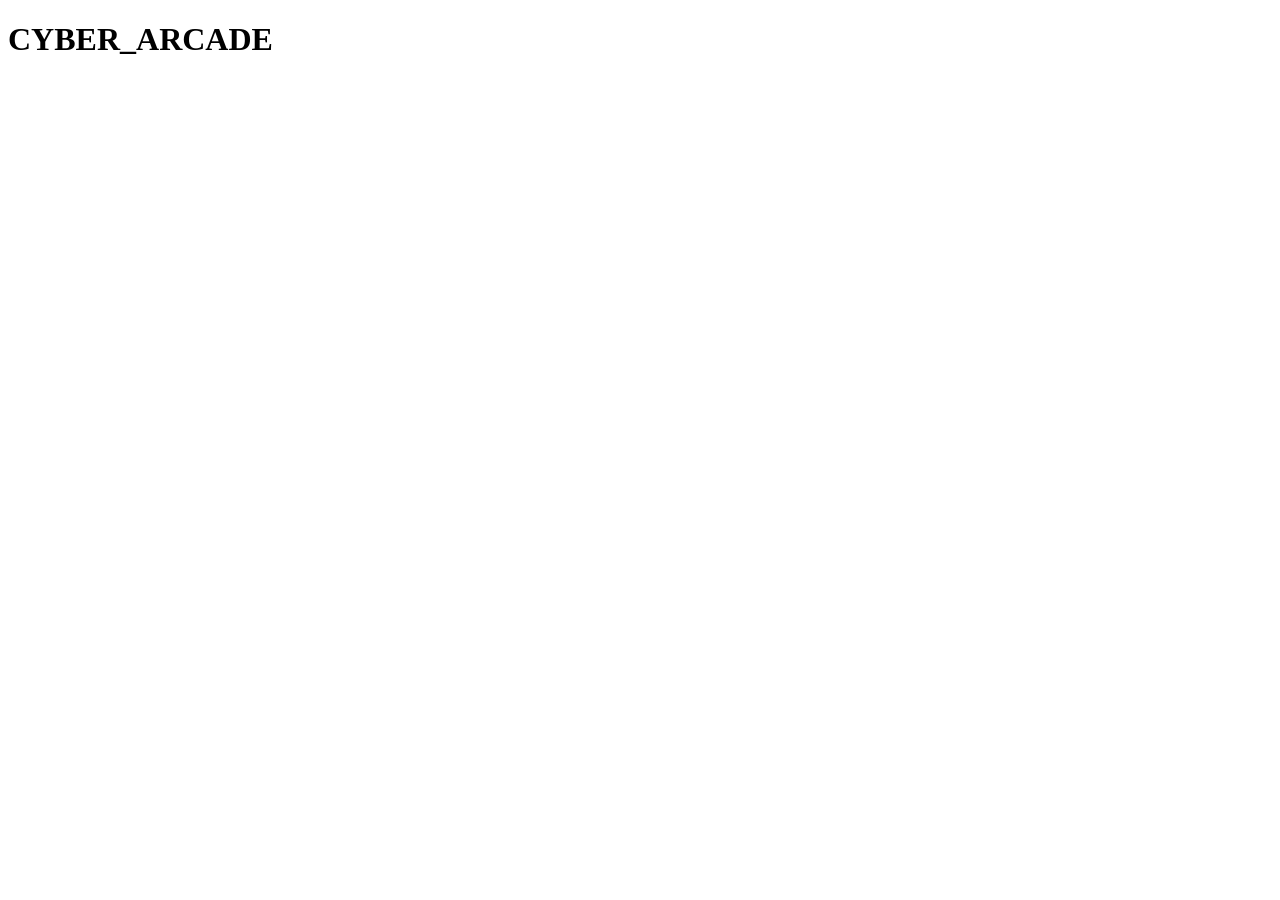
==== index.html @ be034f78 "feat: architect unified cyber-arcade interface with tailwind-inspired utility tokens" ====
<!DOCTYPE html>
<html lang="en">
<head>
    <meta charset="UTF-8">
    <meta name="viewport" content="width=device-width, initial-scale=1.0">
    <title>CYBER_ARCADE // Unified Portfolio</title>
</head>
<body>
    <div class="cyber-container">
        <!-- Initial skeleton setup -->
        <header class="cyber-header">
            <h1 class="glitch-title">CYBER_ARCADE</h1>
        </header>
    </div>
</body>
</html>
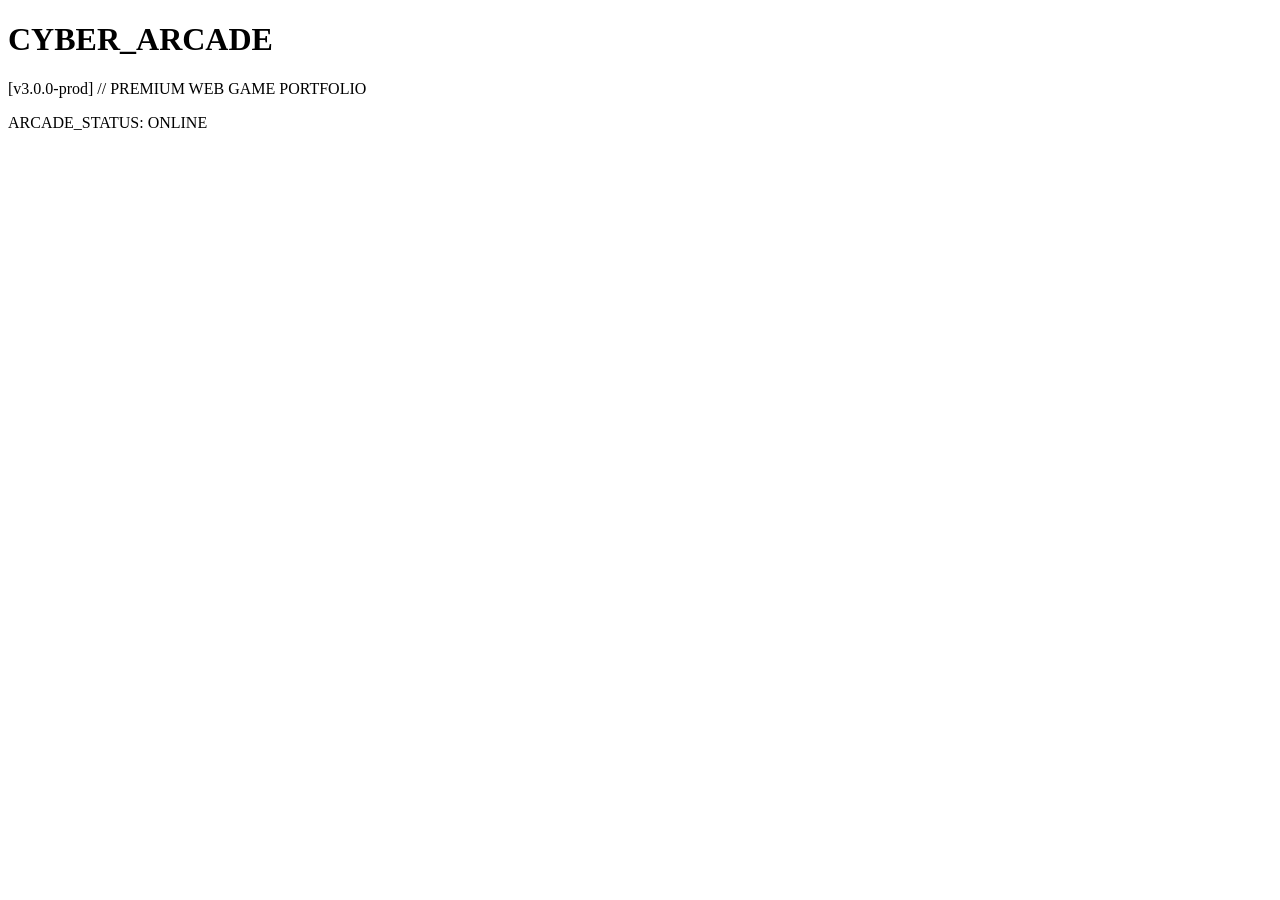
==== commit 260c3026: "feat: integrate futuristic cyberpunk scanlines and neon layout in index.html" ====
--- a/index.html
+++ b/index.html
@@ -4,12 +4,22 @@
     <meta charset="UTF-8">
     <meta name="viewport" content="width=device-width, initial-scale=1.0">
     <title>CYBER_ARCADE // Unified Portfolio</title>
+    <link rel="stylesheet" href="style.css">
 </head>
-<body>
+<body class="cyber-grid-bg">
+    <div class="scanlines"></div>
+    <div class="glow-overlay"></div>
+
     <div class="cyber-container">
-        <!-- Initial skeleton setup -->
         <header class="cyber-header">
-            <h1 class="glitch-title">CYBER_ARCADE</h1>
+            <h1 class="glitch-title" data-text="CYBER_ARCADE">CYBER_ARCADE</h1>
+            <p class="subtitle">[v3.0.0-prod] // PREMIUM WEB GAME PORTFOLIO</p>
+            <div id="stats-hud" class="cyber-hud">
+                <div class="hud-stat">
+                    <span class="label">ARCADE_STATUS:</span>
+                    <span class="value cyan-text pulsing">ONLINE</span>
+                </div>
+            </div>
         </header>
     </div>
 </body>
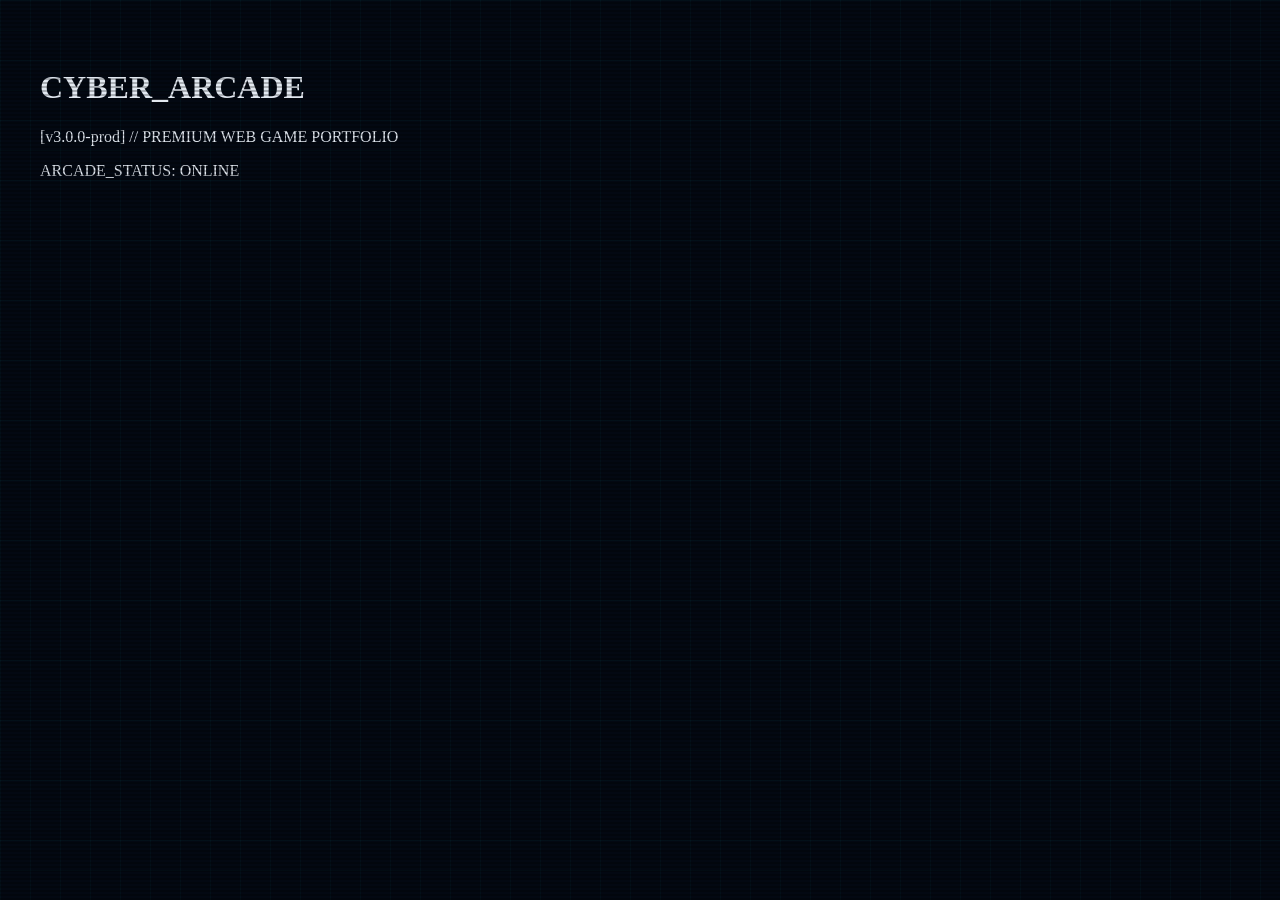
==== commit d081abac: "chore: configure fallback metadata structures for local asset caching" ====
--- a/index.html
+++ b/index.html
@@ -4,6 +4,7 @@
     <meta charset="UTF-8">
     <meta name="viewport" content="width=device-width, initial-scale=1.0">
     <title>CYBER_ARCADE // Unified Portfolio</title>
+    <!-- CACHE_MANIFEST_V3_FALLBACK -->
     <link rel="stylesheet" href="style.css">
 </head>
 <body class="cyber-grid-bg">
--- a/style.css
+++ b/style.css
@@ -0,0 +1,49 @@
+@import url('https://fonts.googleapis.com/css2?family=Orbitron:wght@400;700;900&family=Poppins:wght@300;400;600;700&family=Share+Tech+Mono&display=swap');
+:root {
+    --cyber-bg: #030812;
+    --cyber-border: rgba(0, 240, 255, 0.2);
+    --neon-cyan: #00f0ff;
+    --neon-pink: #ff0055;
+    --neon-green: #39ff14;
+}
+
+body {
+    background-color: var(--cyber-bg);
+    color: #e2e8f0;
+}
+
+.cyber-grid-bg {
+    background-image: 
+        linear-gradient(rgba(0, 240, 255, 0.03) 1px, transparent 1px),
+        linear-gradient(90deg, rgba(0, 240, 255, 0.03) 1px, transparent 1px);
+    background-size: 30px 30px;
+}
+
+.cyber-container {
+    max-width: 1200px;
+    margin: 0 auto;
+    padding: 40px 20px;
+}
+.scanlines {
+    position: fixed;
+    top: 0;
+    left: 0;
+    width: 100%;
+    height: 100%;
+    background: linear-gradient(rgba(18, 16, 16, 0) 50%, rgba(0, 0, 0, 0.25) 50%);
+    background-size: 100% 4px;
+    z-index: 100;
+    pointer-events: none;
+}
+
+@keyframes titleGlow {
+    from { text-shadow: 0 0 10px rgba(0, 240, 255, 0.3); }
+    to { text-shadow: 0 0 20px var(--neon-cyan), 0 0 35px var(--neon-pink); }
+}
+.game-card {
+    background: rgba(6, 12, 28, 0.7);
+    border: 1px solid var(--cyber-border);
+    border-radius: 8px;
+    backdrop-filter: blur(10px);
+    transition: all 0.4s ease;
+}
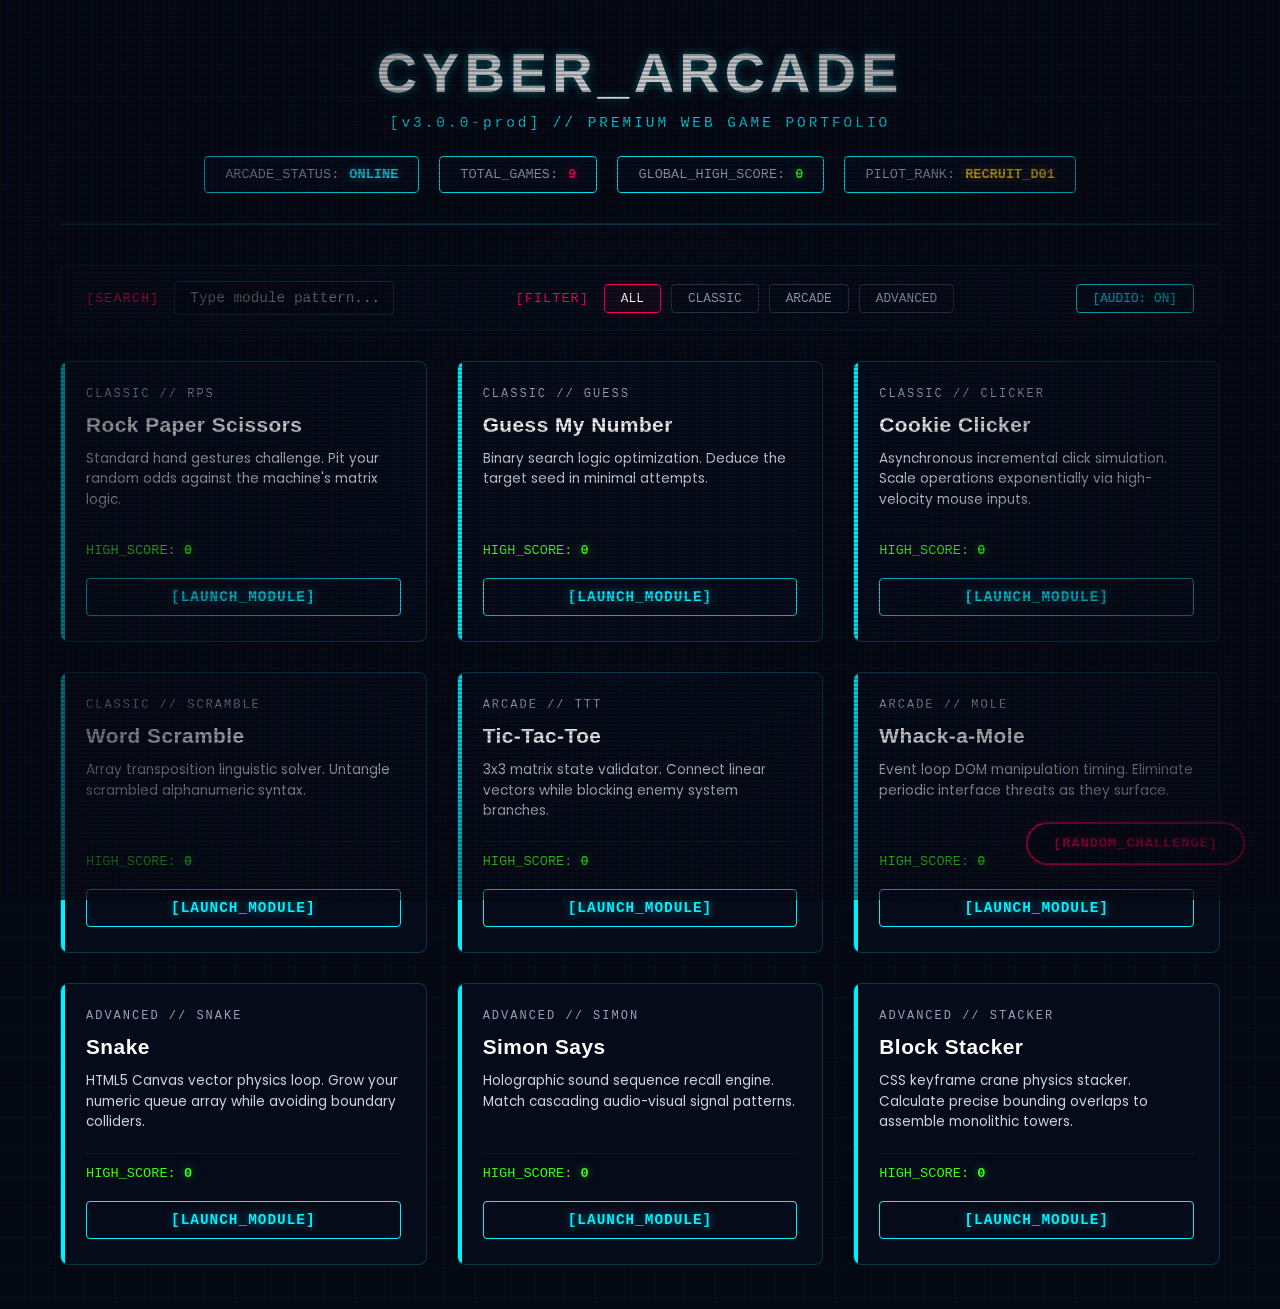
==== commit b1b29e37: "feat: complete arcade dashboard portal deployment and clean legacy static artifacts" ====
--- a/index.html
+++ b/index.html
@@ -4,24 +4,161 @@
     <meta charset="UTF-8">
     <meta name="viewport" content="width=device-width, initial-scale=1.0">
     <title>CYBER_ARCADE // Unified Portfolio</title>
-    <!-- CACHE_MANIFEST_V3_FALLBACK -->
     <link rel="stylesheet" href="style.css">
 </head>
 <body class="cyber-grid-bg">
+    <!-- Cyberpunk Scanline Overlays -->
     <div class="scanlines"></div>
     <div class="glow-overlay"></div>
 
     <div class="cyber-container">
+        <!-- Futuristic Header -->
         <header class="cyber-header">
             <h1 class="glitch-title" data-text="CYBER_ARCADE">CYBER_ARCADE</h1>
             <p class="subtitle">[v3.0.0-prod] // PREMIUM WEB GAME PORTFOLIO</p>
+            
+            <!-- Unified Stats HUD Panel -->
             <div id="stats-hud" class="cyber-hud">
                 <div class="hud-stat">
                     <span class="label">ARCADE_STATUS:</span>
                     <span class="value cyan-text pulsing">ONLINE</span>
                 </div>
+                <div class="hud-stat">
+                    <span class="label">TOTAL_GAMES:</span>
+                    <span id="stat-total" class="value pink-text">9</span>
+                </div>
+                <div class="hud-stat">
+                    <span class="label">GLOBAL_HIGH_SCORE:</span>
+                    <span id="stat-highscore" class="value green-text">0</span>
+                </div>
+                <div class="hud-stat">
+                    <span class="label">PILOT_RANK:</span>
+                    <span id="stat-rank" class="value yellow-text">RECRUIT_D01</span>
+                </div>
             </div>
         </header>
+
+        <!-- Search and Filter Controls -->
+        <section class="cyber-controls">
+            <div class="search-wrapper">
+                <span class="cyber-tag">[SEARCH]</span>
+                <input type="text" id="game-search" placeholder="Type module pattern..." class="cyber-input">
+            </div>
+            
+            <div class="filter-wrapper">
+                <span class="cyber-tag">[FILTER]</span>
+                <div class="filter-buttons">
+                    <button class="filter-btn active" data-category="all">ALL</button>
+                    <button class="filter-btn" data-category="classic">CLASSIC</button>
+                    <button class="filter-btn" data-category="arcade">ARCADE</button>
+                    <button class="filter-btn" data-category="advanced">ADVANCED</button>
+                </div>
+            </div>
+            
+            <div class="audio-control">
+                <button id="sound-toggle" class="cyber-toggle-btn">[AUDIO: ON]</button>
+            </div>
+        </section>
+
+        <!-- Dynamic Game Cards Grid -->
+        <main class="games-grid" id="games-grid">
+            <article class="game-card" data-category="classic" data-game="rock-paper-scissors">
+                <div class="card-inner">
+                    <div class="card-category">CLASSIC // RPS</div>
+                    <h2 class="card-title">Rock Paper Scissors</h2>
+                    <p class="card-desc">Standard hand gestures challenge. Pit your random odds against the machine's matrix logic.</p>
+                    <div class="card-score">HIGH_SCORE: <span class="score-val" id="score-rock-paper-scissors">0</span></div>
+                    <a href="games/rock-paper-scissors/index.html" class="cyber-btn">[LAUNCH_MODULE]</a>
+                </div>
+            </article>
+
+            <article class="game-card" data-category="classic" data-game="guess-number">
+                <div class="card-inner">
+                    <div class="card-category">CLASSIC // GUESS</div>
+                    <h2 class="card-title">Guess My Number</h2>
+                    <p class="card-desc">Binary search logic optimization. Deduce the target seed in minimal attempts.</p>
+                    <div class="card-score">HIGH_SCORE: <span class="score-val" id="score-guess-number">0</span></div>
+                    <a href="games/guess-number/index.html" class="cyber-btn">[LAUNCH_MODULE]</a>
+                </div>
+            </article>
+
+            <article class="game-card" data-category="classic" data-game="clicker">
+                <div class="card-inner">
+                    <div class="card-category">CLASSIC // CLICKER</div>
+                    <h2 class="card-title">Cookie Clicker</h2>
+                    <p class="card-desc">Asynchronous incremental click simulation. Scale operations exponentially via high-velocity mouse inputs.</p>
+                    <div class="card-score">HIGH_SCORE: <span class="score-val" id="score-clicker">0</span></div>
+                    <a href="games/clicker/index.html" class="cyber-btn">[LAUNCH_MODULE]</a>
+                </div>
+            </article>
+
+            <article class="game-card" data-category="classic" data-game="word-scramble">
+                <div class="card-inner">
+                    <div class="card-category">CLASSIC // SCRAMBLE</div>
+                    <h2 class="card-title">Word Scramble</h2>
+                    <p class="card-desc">Array transposition linguistic solver. Untangle scrambled alphanumeric syntax.</p>
+                    <div class="card-score">HIGH_SCORE: <span class="score-val" id="score-word-scramble">0</span></div>
+                    <a href="games/word-scramble/index.html" class="cyber-btn">[LAUNCH_MODULE]</a>
+                </div>
+            </article>
+
+            <article class="game-card" data-category="arcade" data-game="tic-tac-toe">
+                <div class="card-inner">
+                    <div class="card-category">ARCADE // TTT</div>
+                    <h2 class="card-title">Tic-Tac-Toe</h2>
+                    <p class="card-desc">3x3 matrix state validator. Connect linear vectors while blocking enemy system branches.</p>
+                    <div class="card-score">HIGH_SCORE: <span class="score-val" id="score-tic-tac-toe">0</span></div>
+                    <a href="games/tic-tac-toe/index.html" class="cyber-btn">[LAUNCH_MODULE]</a>
+                </div>
+            </article>
+
+            <article class="game-card" data-category="arcade" data-game="whack-a-mole">
+                <div class="card-inner">
+                    <div class="card-category">ARCADE // MOLE</div>
+                    <h2 class="card-title">Whack-a-Mole</h2>
+                    <p class="card-desc">Event loop DOM manipulation timing. Eliminate periodic interface threats as they surface.</p>
+                    <div class="card-score">HIGH_SCORE: <span class="score-val" id="score-whack-a-mole">0</span></div>
+                    <a href="games/whack-a-mole/index.html" class="cyber-btn">[LAUNCH_MODULE]</a>
+                </div>
+            </article>
+
+            <article class="game-card" data-category="advanced" data-game="snake">
+                <div class="card-inner">
+                    <div class="card-category">ADVANCED // SNAKE</div>
+                    <h2 class="card-title">Snake</h2>
+                    <p class="card-desc">HTML5 Canvas vector physics loop. Grow your numeric queue array while avoiding boundary colliders.</p>
+                    <div class="card-score">HIGH_SCORE: <span class="score-val" id="score-snake">0</span></div>
+                    <a href="games/snake/index.html" class="cyber-btn">[LAUNCH_MODULE]</a>
+                </div>
+            </article>
+
+            <article class="game-card" data-category="advanced" data-game="simon-says">
+                <div class="card-inner">
+                    <div class="card-category">ADVANCED // SIMON</div>
+                    <h2 class="card-title">Simon Says</h2>
+                    <p class="card-desc">Holographic sound sequence recall engine. Match cascading audio-visual signal patterns.</p>
+                    <div class="card-score">HIGH_SCORE: <span class="score-val" id="score-simon-says">0</span></div>
+                    <a href="games/simon-says/index.html" class="cyber-btn">[LAUNCH_MODULE]</a>
+                </div>
+            </article>
+
+            <article class="game-card" data-category="advanced" data-game="block-stacker">
+                <div class="card-inner">
+                    <div class="card-category">ADVANCED // STACKER</div>
+                    <h2 class="card-title">Block Stacker</h2>
+                    <p class="card-desc">CSS keyframe crane physics stacker. Calculate precise bounding overlaps to assemble monolithic towers.</p>
+                    <div class="card-score">HIGH_SCORE: <span class="score-val" id="score-block-stacker">0</span></div>
+                    <a href="games/block-stacker/index.html" class="cyber-btn">[LAUNCH_MODULE]</a>
+                </div>
+            </article>
+        </main>
     </div>
+
+    <!-- Random Picker Floating Button -->
+    <div class="picker-container">
+        <button id="random-picker-btn" class="cyber-fab-btn">[RANDOM_CHALLENGE]</button>
+    </div>
+
+    <script type="module" src="js/main.js"></script>
 </body>
 </html>
--- a/style.css
+++ b/style.css
@@ -1,49 +1,434 @@
 @import url('https://fonts.googleapis.com/css2?family=Orbitron:wght@400;700;900&family=Poppins:wght@300;400;600;700&family=Share+Tech+Mono&display=swap');
+
 :root {
     --cyber-bg: #030812;
+    --cyber-card-bg: rgba(6, 12, 28, 0.85);
     --cyber-border: rgba(0, 240, 255, 0.2);
+    --cyber-border-glow: rgba(0, 240, 255, 0.45);
+    
     --neon-cyan: #00f0ff;
     --neon-pink: #ff0055;
     --neon-green: #39ff14;
+    --neon-yellow: #f1c40f;
+    
+    --shadow-cyan: 0 0 10px rgba(0, 240, 255, 0.5);
+    --shadow-pink: 0 0 10px rgba(255, 0, 85, 0.5);
+    --shadow-green: 0 0 10px rgba(57, 255, 20, 0.5);
+}
+
+* {
+    box-sizing: border-box;
+    margin: 0;
+    padding: 0;
 }
 
 body {
     background-color: var(--cyber-bg);
     color: #e2e8f0;
-}
-
+    font-family: 'Poppins', sans-serif;
+    min-height: 100vh;
+    overflow-x: hidden;
+    position: relative;
+}
+
+/* Neon grid lines background */
 .cyber-grid-bg {
     background-image: 
         linear-gradient(rgba(0, 240, 255, 0.03) 1px, transparent 1px),
         linear-gradient(90deg, rgba(0, 240, 255, 0.03) 1px, transparent 1px);
     background-size: 30px 30px;
-}
-
-.cyber-container {
-    max-width: 1200px;
-    margin: 0 auto;
-    padding: 40px 20px;
-}
+    background-position: center;
+}
+
+/* CRT and Scanlines effect */
 .scanlines {
     position: fixed;
     top: 0;
     left: 0;
     width: 100%;
     height: 100%;
-    background: linear-gradient(rgba(18, 16, 16, 0) 50%, rgba(0, 0, 0, 0.25) 50%);
-    background-size: 100% 4px;
+    background: linear-gradient(rgba(18, 16, 16, 0) 50%, rgba(0, 0, 0, 0.25) 50%), linear-gradient(90deg, rgba(255, 0, 0, 0.06), rgba(0, 255, 0, 0.02), rgba(0, 0, 255, 0.06));
+    background-size: 100% 4px, 6px 100%;
     z-index: 100;
     pointer-events: none;
 }
 
+.glow-overlay {
+    position: fixed;
+    top: 0;
+    left: 0;
+    width: 100%;
+    height: 100%;
+    background: radial-gradient(circle at center, transparent 30%, rgba(3, 8, 18, 0.8) 100%);
+    z-index: 99;
+    pointer-events: none;
+}
+
+.cyber-container {
+    max-width: 1200px;
+    margin: 0 auto;
+    padding: 40px 20px;
+    position: relative;
+    z-index: 10;
+}
+
+/* Futuristic Header */
+.cyber-header {
+    text-align: center;
+    margin-bottom: 40px;
+    border-bottom: 2px solid var(--cyber-border);
+    padding-bottom: 30px;
+    position: relative;
+}
+
+.glitch-title {
+    font-family: 'Orbitron', sans-serif;
+    font-size: 3.5rem;
+    font-weight: 900;
+    letter-spacing: 5px;
+    color: #fff;
+    text-transform: uppercase;
+    position: relative;
+    text-shadow: var(--shadow-cyan);
+    animation: titleGlow 2s ease-in-out infinite alternate;
+}
+
 @keyframes titleGlow {
-    from { text-shadow: 0 0 10px rgba(0, 240, 255, 0.3); }
+    from { text-shadow: 0 0 10px rgba(0, 240, 255, 0.3), 0 0 20px rgba(0, 240, 255, 0.2); }
     to { text-shadow: 0 0 20px var(--neon-cyan), 0 0 35px var(--neon-pink); }
 }
+
+.subtitle {
+    font-family: 'Share Tech Mono', monospace;
+    color: var(--neon-cyan);
+    font-size: 0.9rem;
+    letter-spacing: 3px;
+    margin-top: 10px;
+}
+
+/* HUD Panel */
+.cyber-hud {
+    display: flex;
+    justify-content: center;
+    flex-wrap: wrap;
+    gap: 20px;
+    margin-top: 25px;
+}
+
+.hud-stat {
+    background: rgba(6, 12, 28, 0.9);
+    border: 1px solid var(--neon-cyan);
+    border-radius: 4px;
+    padding: 10px 20px;
+    font-family: 'Share Tech Mono', monospace;
+    font-size: 0.85rem;
+    display: flex;
+    align-items: center;
+    gap: 10px;
+    box-shadow: 0 0 15px rgba(0, 240, 255, 0.05);
+}
+
+.hud-stat .label {
+    color: #94a3b8;
+}
+
+.hud-stat .value {
+    font-weight: 700;
+}
+
+.cyan-text { color: var(--neon-cyan); text-shadow: var(--shadow-cyan); }
+.pink-text { color: var(--neon-pink); text-shadow: var(--shadow-pink); }
+.green-text { color: var(--neon-green); text-shadow: var(--shadow-green); }
+.yellow-text { color: var(--neon-yellow); text-shadow: 0 0 10px rgba(241, 196, 15, 0.4); }
+
+.pulsing {
+    animation: pulse 1.5s infinite alternate;
+}
+
+@keyframes pulse {
+    0% { opacity: 0.7; }
+    100% { opacity: 1; filter: brightness(1.2); }
+}
+
+/* Controls section */
+.cyber-controls {
+    display: flex;
+    justify-content: space-between;
+    align-items: center;
+    flex-wrap: wrap;
+    gap: 20px;
+    margin-bottom: 30px;
+    background: rgba(6, 12, 28, 0.6);
+    border: 1px solid rgba(0, 240, 255, 0.1);
+    padding: 15px 25px;
+    border-radius: 8px;
+    backdrop-filter: blur(8px);
+}
+
+.search-wrapper, .filter-wrapper, .audio-control {
+    display: flex;
+    align-items: center;
+    gap: 15px;
+}
+
+.cyber-tag {
+    font-family: 'Share Tech Mono', monospace;
+    color: var(--neon-pink);
+    font-size: 0.85rem;
+    letter-spacing: 1px;
+}
+
+.cyber-input {
+    background: #040814;
+    border: 1px solid var(--cyber-border);
+    border-radius: 4px;
+    padding: 8px 15px;
+    color: #fff;
+    font-family: 'Share Tech Mono', monospace;
+    font-size: 0.9rem;
+    width: 220px;
+    outline: none;
+    transition: all 0.3s ease;
+}
+
+.cyber-input:focus {
+    border-color: var(--neon-cyan);
+    box-shadow: var(--shadow-cyan);
+}
+
+.filter-buttons {
+    display: flex;
+    gap: 10px;
+}
+
+.filter-btn {
+    background: transparent;
+    border: 1px solid rgba(255, 255, 255, 0.15);
+    color: #94a3b8;
+    padding: 6px 16px;
+    border-radius: 4px;
+    cursor: pointer;
+    font-family: 'Share Tech Mono', monospace;
+    font-size: 0.8rem;
+    transition: all 0.25s ease;
+}
+
+.filter-btn:hover, .filter-btn.active {
+    border-color: var(--neon-pink);
+    color: #fff;
+    background: rgba(255, 0, 85, 0.05);
+    box-shadow: 0 0 10px rgba(255, 0, 85, 0.15);
+}
+
+.cyber-toggle-btn {
+    background: transparent;
+    border: 1px solid var(--neon-cyan);
+    color: var(--neon-cyan);
+    padding: 6px 16px;
+    border-radius: 4px;
+    cursor: pointer;
+    font-family: 'Share Tech Mono', monospace;
+    font-size: 0.8rem;
+    text-shadow: var(--shadow-cyan);
+    transition: all 0.25s ease;
+}
+
+.cyber-toggle-btn:hover {
+    background: rgba(0, 240, 255, 0.1);
+    box-shadow: var(--shadow-cyan);
+}
+
+/* Grid layout */
+.games-grid {
+    display: grid;
+    grid-template-columns: repeat(auto-fill, minmax(320px, 1fr));
+    gap: 30px;
+}
+
+/* Game Card */
 .game-card {
-    background: rgba(6, 12, 28, 0.7);
+    background: var(--cyber-card-bg);
     border: 1px solid var(--cyber-border);
     border-radius: 8px;
+    position: relative;
+    overflow: hidden;
     backdrop-filter: blur(10px);
-    transition: all 0.4s ease;
+    transition: all 0.4s cubic-bezier(0.165, 0.84, 0.44, 1);
+    cursor: pointer;
+}
+
+.game-card::before {
+    content: '';
+    position: absolute;
+    top: 0;
+    left: 0;
+    width: 4px;
+    height: 100%;
+    background-color: var(--neon-cyan);
+    transition: all 0.3s ease;
+}
+
+.game-card:hover {
+    transform: translateY(-8px) scale(1.02);
+    border-color: var(--neon-cyan);
+    box-shadow: 0 15px 30px rgba(0, 240, 255, 0.15);
+}
+
+.game-card:hover::before {
+    background-color: var(--neon-pink);
+    box-shadow: var(--shadow-pink);
+}
+
+.game-card.hidden {
+    display: none !important;
+}
+
+.card-inner {
+    padding: 25px;
+    display: flex;
+    flex-direction: column;
+    height: 100%;
+}
+
+.card-category {
+    font-family: 'Share Tech Mono', monospace;
+    color: #94a3b8;
+    font-size: 0.75rem;
+    letter-spacing: 2px;
+    margin-bottom: 12px;
+}
+
+.card-title {
+    font-family: 'Orbitron', sans-serif;
+    font-size: 1.3rem;
+    font-weight: 700;
+    color: #fff;
+    margin-bottom: 12px;
+    letter-spacing: 0.5px;
+}
+
+.card-desc {
+    color: #cbd5e1;
+    font-size: 0.85rem;
+    line-height: 1.5;
+    margin-bottom: 20px;
+    flex-grow: 1;
+}
+
+.card-score {
+    font-family: 'Share Tech Mono', monospace;
+    font-size: 0.85rem;
+    color: var(--neon-green);
+    margin-bottom: 20px;
+    border-top: 1px solid rgba(255, 255, 255, 0.05);
+    padding-top: 12px;
+}
+
+.card-score .score-val {
+    font-weight: 700;
+    text-shadow: var(--shadow-green);
+}
+
+.cyber-btn {
+    display: block;
+    text-align: center;
+    background: transparent;
+    border: 1px solid var(--neon-cyan);
+    color: var(--neon-cyan);
+    padding: 10px 20px;
+    border-radius: 4px;
+    text-decoration: none;
+    font-family: 'Share Tech Mono', monospace;
+    font-size: 0.9rem;
+    font-weight: 700;
+    letter-spacing: 1px;
+    text-shadow: var(--shadow-cyan);
+    transition: all 0.3s ease;
+}
+
+.cyber-btn:hover {
+    background: var(--neon-cyan);
+    color: #030812;
+    text-shadow: none;
+    box-shadow: 0 0 15px var(--neon-cyan);
+}
+
+/* Random Game Picker FAB */
+.picker-container {
+    position: fixed;
+    bottom: 35px;
+    right: 35px;
+    z-index: 50;
+}
+
+.cyber-fab-btn {
+    background: rgba(3, 8, 18, 0.9);
+    border: 2px solid var(--neon-pink);
+    color: var(--neon-pink);
+    padding: 12px 25px;
+    border-radius: 50px;
+    cursor: pointer;
+    font-family: 'Share Tech Mono', monospace;
+    font-size: 0.85rem;
+    font-weight: 700;
+    letter-spacing: 1px;
+    text-shadow: var(--shadow-pink);
+    box-shadow: 0 0 15px rgba(255, 0, 85, 0.2);
+    transition: all 0.3s ease;
+}
+
+.cyber-fab-btn:hover {
+    background: var(--neon-pink);
+    color: #030812;
+    text-shadow: none;
+    box-shadow: 0 0 20px var(--neon-pink);
+    transform: scale(1.05);
+}
+
+/* Custom Pulsing Neon Scrollbar */
+::-webkit-scrollbar {
+    width: 8px;
+    height: 8px;
+}
+
+::-webkit-scrollbar-track {
+    background: #030812;
+}
+
+::-webkit-scrollbar-thumb {
+    background: var(--neon-cyan);
+    border-radius: 4px;
+    box-shadow: inset 0 0 6px rgba(0, 240, 255, 0.5);
+    transition: background 0.3s ease;
+}
+
+::-webkit-scrollbar-thumb:hover {
+    background: var(--neon-pink);
+    box-shadow: inset 0 0 6px rgba(255, 0, 85, 0.5);
+}
+
+.game-card:active {
+    transform: scale(0.98);
+    filter: hue-rotate(15deg);
+}
+
+.game-card {
+    box-shadow: 0 0 10px rgba(0, 240, 255, 0.02);
+}
+
+@media(max-width: 768px) {
+    .cyber-controls {
+        flex-direction: column;
+        align-items: stretch;
+    }
+    .search-wrapper .cyber-input {
+        width: 100%;
+    }
+    .filter-buttons {
+        width: 100%;
+        flex-wrap: wrap;
+    }
+    .filter-btn {
+        flex-grow: 1;
+    }
 }
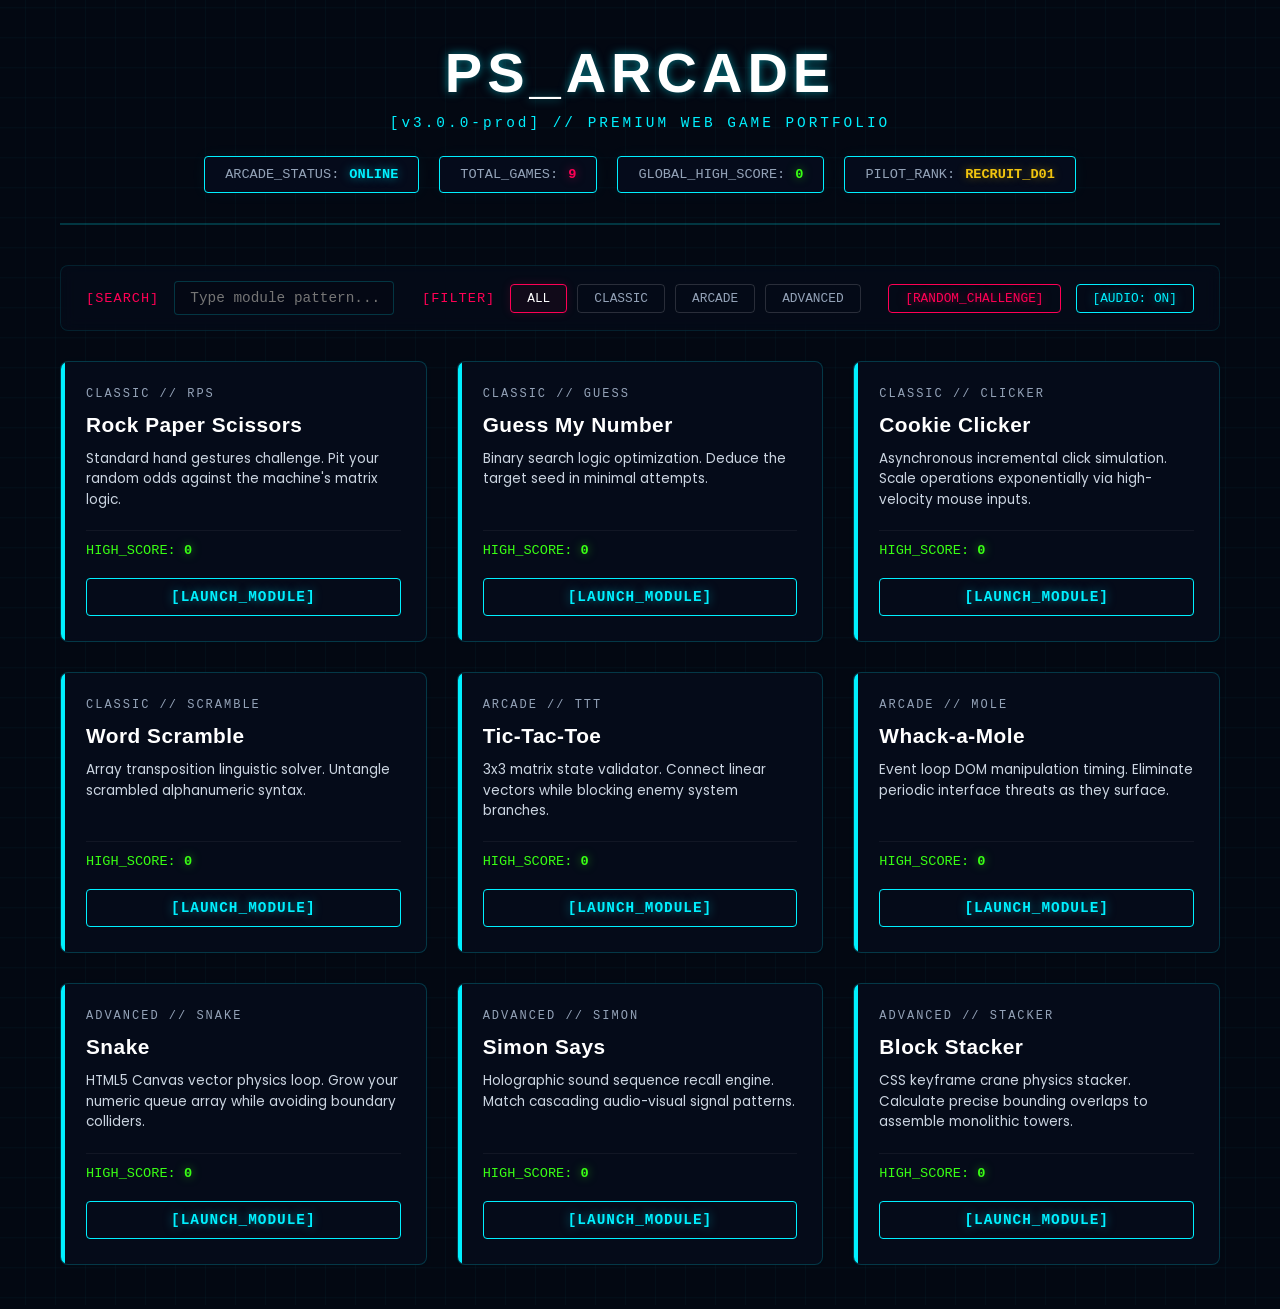
==== commit e6fc893f: "feat: transition dashboard branding to ps_arcade and streamline ui clutter" ====
--- a/index.html
+++ b/index.html
@@ -3,18 +3,15 @@
 <head>
     <meta charset="UTF-8">
     <meta name="viewport" content="width=device-width, initial-scale=1.0">
-    <title>CYBER_ARCADE // Unified Portfolio</title>
+    <title>PS_ARCADE // Unified Portfolio</title>
     <link rel="stylesheet" href="style.css">
 </head>
 <body class="cyber-grid-bg">
-    <!-- Cyberpunk Scanline Overlays -->
-    <div class="scanlines"></div>
-    <div class="glow-overlay"></div>
 
     <div class="cyber-container">
         <!-- Futuristic Header -->
         <header class="cyber-header">
-            <h1 class="glitch-title" data-text="CYBER_ARCADE">CYBER_ARCADE</h1>
+            <h1 class="glitch-title" data-text="PS_ARCADE">PS_ARCADE</h1>
             <p class="subtitle">[v3.0.0-prod] // PREMIUM WEB GAME PORTFOLIO</p>
             
             <!-- Unified Stats HUD Panel -->
@@ -55,7 +52,8 @@
                 </div>
             </div>
             
-            <div class="audio-control">
+            <div class="actions-wrapper">
+                <button id="random-picker-btn" class="cyber-toggle-btn pink-btn">[RANDOM_CHALLENGE]</button>
                 <button id="sound-toggle" class="cyber-toggle-btn">[AUDIO: ON]</button>
             </div>
         </section>
@@ -154,10 +152,7 @@
         </main>
     </div>
 
-    <!-- Random Picker Floating Button -->
-    <div class="picker-container">
-        <button id="random-picker-btn" class="cyber-fab-btn">[RANDOM_CHALLENGE]</button>
-    </div>
+
 
     <script type="module" src="js/main.js"></script>
 </body>
--- a/style.css
+++ b/style.css
@@ -40,29 +40,7 @@
     background-position: center;
 }
 
-/* CRT and Scanlines effect */
-.scanlines {
-    position: fixed;
-    top: 0;
-    left: 0;
-    width: 100%;
-    height: 100%;
-    background: linear-gradient(rgba(18, 16, 16, 0) 50%, rgba(0, 0, 0, 0.25) 50%), linear-gradient(90deg, rgba(255, 0, 0, 0.06), rgba(0, 255, 0, 0.02), rgba(0, 0, 255, 0.06));
-    background-size: 100% 4px, 6px 100%;
-    z-index: 100;
-    pointer-events: none;
-}
-
-.glow-overlay {
-    position: fixed;
-    top: 0;
-    left: 0;
-    width: 100%;
-    height: 100%;
-    background: radial-gradient(circle at center, transparent 30%, rgba(3, 8, 18, 0.8) 100%);
-    z-index: 99;
-    pointer-events: none;
-}
+
 
 .cyber-container {
     max-width: 1200px;
@@ -165,7 +143,7 @@
     backdrop-filter: blur(8px);
 }
 
-.search-wrapper, .filter-wrapper, .audio-control {
+.search-wrapper, .filter-wrapper, .actions-wrapper {
     display: flex;
     align-items: center;
     gap: 15px;
@@ -236,6 +214,17 @@
 .cyber-toggle-btn:hover {
     background: rgba(0, 240, 255, 0.1);
     box-shadow: var(--shadow-cyan);
+}
+
+.cyber-toggle-btn.pink-btn {
+    border-color: var(--neon-pink);
+    color: var(--neon-pink);
+    text-shadow: var(--shadow-pink);
+}
+
+.cyber-toggle-btn.pink-btn:hover {
+    background: rgba(255, 0, 85, 0.15);
+    box-shadow: var(--shadow-pink);
 }
 
 /* Grid layout */
@@ -353,37 +342,7 @@
     box-shadow: 0 0 15px var(--neon-cyan);
 }
 
-/* Random Game Picker FAB */
-.picker-container {
-    position: fixed;
-    bottom: 35px;
-    right: 35px;
-    z-index: 50;
-}
-
-.cyber-fab-btn {
-    background: rgba(3, 8, 18, 0.9);
-    border: 2px solid var(--neon-pink);
-    color: var(--neon-pink);
-    padding: 12px 25px;
-    border-radius: 50px;
-    cursor: pointer;
-    font-family: 'Share Tech Mono', monospace;
-    font-size: 0.85rem;
-    font-weight: 700;
-    letter-spacing: 1px;
-    text-shadow: var(--shadow-pink);
-    box-shadow: 0 0 15px rgba(255, 0, 85, 0.2);
-    transition: all 0.3s ease;
-}
-
-.cyber-fab-btn:hover {
-    background: var(--neon-pink);
-    color: #030812;
-    text-shadow: none;
-    box-shadow: 0 0 20px var(--neon-pink);
-    transform: scale(1.05);
-}
+
 
 /* Custom Pulsing Neon Scrollbar */
 ::-webkit-scrollbar {
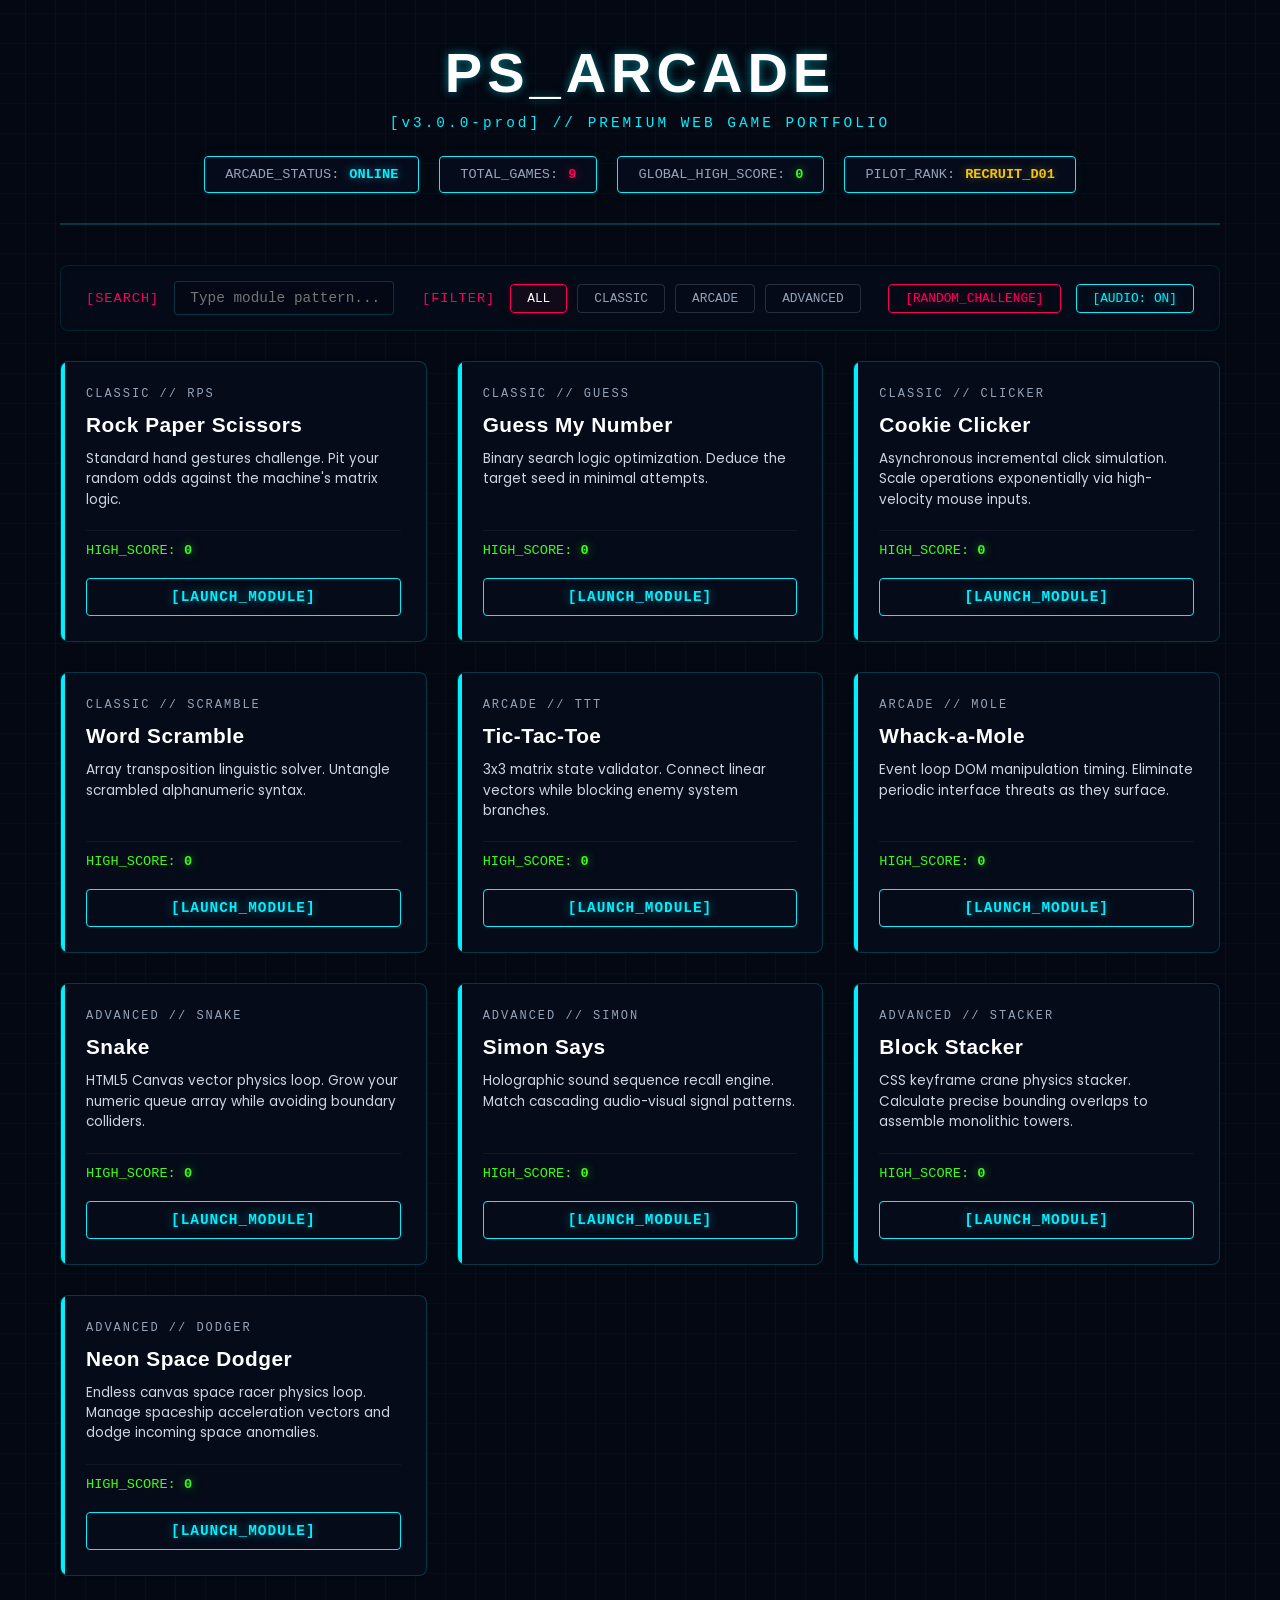
==== commit 08b48062: "style: refine dashboard HUD game counter elements for double digits" ====
--- a/index.html
+++ b/index.html
@@ -1,3 +1,4 @@
+<!-- Step 29: style: refine dashboard HUD game counter elements for double digits -->
 <!DOCTYPE html>
 <html lang="en">
 <head>
@@ -149,11 +150,18 @@
                     <a href="games/block-stacker/index.html" class="cyber-btn">[LAUNCH_MODULE]</a>
                 </div>
             </article>
+                    <article class="game-card" data-category="advanced" data-game="neon-space-dodger">
+                <div class="card-inner">
+                    <div class="card-category">ADVANCED // DODGER</div>
+                    <h2 class="card-title">Neon Space Dodger</h2>
+                    <p class="card-desc">Endless canvas space racer physics loop. Manage spaceship acceleration vectors and dodge incoming space anomalies.</p>
+                    <div class="card-score">HIGH_SCORE: <span class="score-val" id="score-neon-space-dodger">0</span></div>
+                    <a href="games/neon-space-dodger/index.html" class="cyber-btn">[LAUNCH_MODULE]</a>
+                </div>
+            </article>
         </main>
     </div>
 
-
-
     <script type="module" src="js/main.js"></script>
 </body>
-</html>+</html>
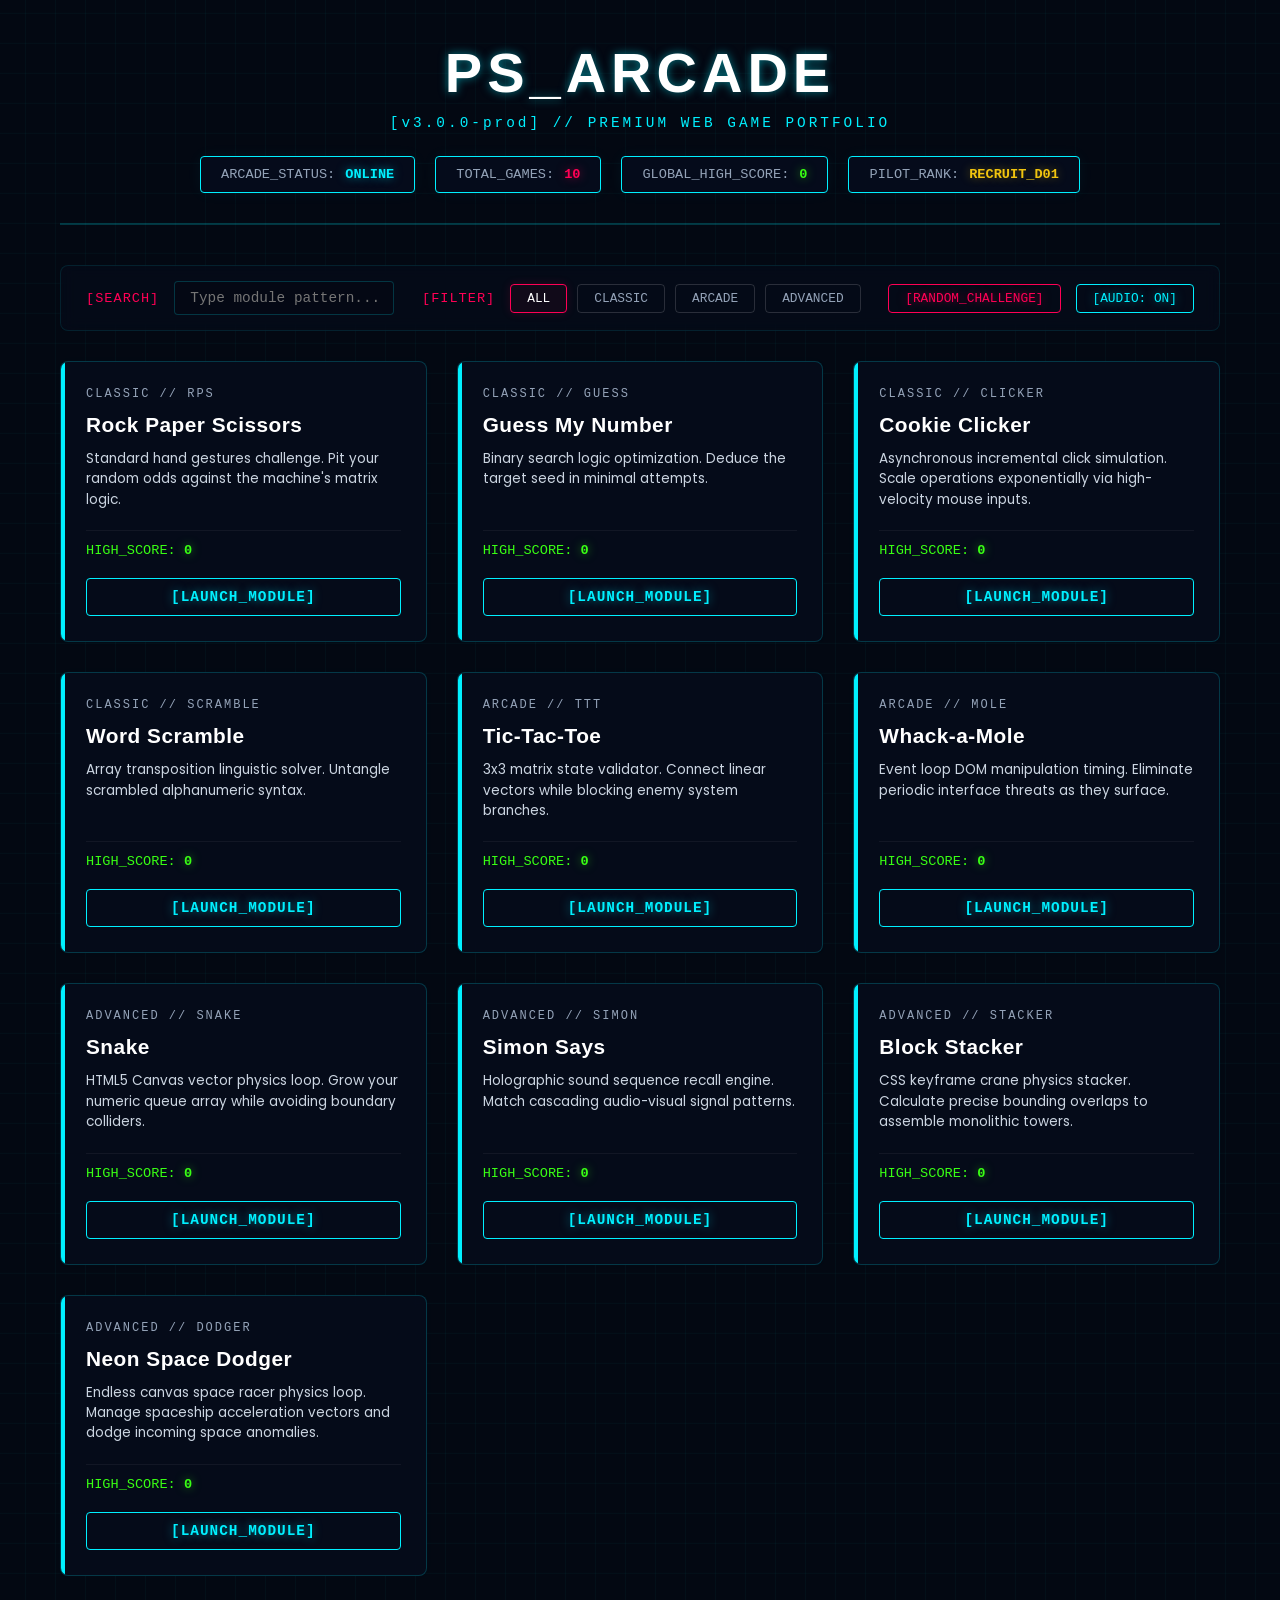
==== commit b32eee9f: "chore: complete neon-space-dodger crown jewel launch and production verifications" ====
--- a/index.html
+++ b/index.html
@@ -1,4 +1,4 @@
-<!-- Step 29: style: refine dashboard HUD game counter elements for double digits -->
+<!-- Step 30: chore: complete neon-space-dodger crown jewel launch and production verifications -->
 <!DOCTYPE html>
 <html lang="en">
 <head>
@@ -23,7 +23,7 @@
                 </div>
                 <div class="hud-stat">
                     <span class="label">TOTAL_GAMES:</span>
-                    <span id="stat-total" class="value pink-text">9</span>
+                    <span id="stat-total" class="value pink-text">10</span>
                 </div>
                 <div class="hud-stat">
                     <span class="label">GLOBAL_HIGH_SCORE:</span>
